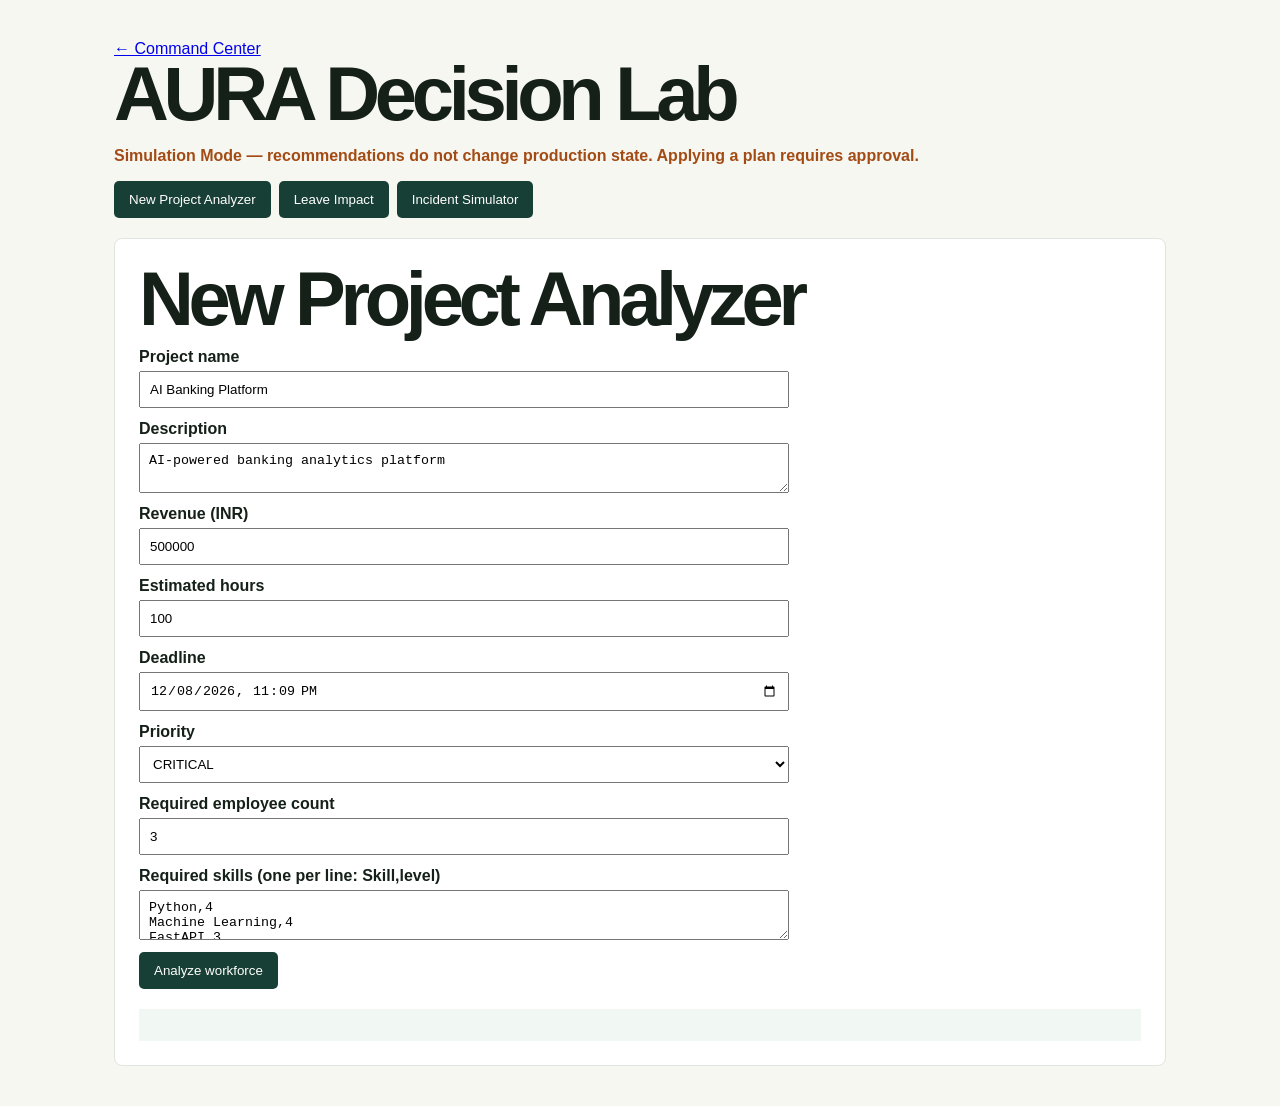
==== analyzers.html @ 88f168e6 "feat: add completed AURA workforce platform" ====
<!doctype html><html lang="en"><head><meta charset="utf-8"><meta name="viewport" content="width=device-width,initial-scale=1"><title>AURA · Decision Lab</title><link rel="stylesheet" href="styles.css"><style>main{max-width:1100px;margin:40px auto;padding:0 24px}.tabs{display:flex;gap:8px;flex-wrap:wrap}.tabs button,.action{padding:11px 15px;border:0;background:#183f35;color:white;cursor:pointer;border-radius:5px}.panel{display:none;background:#fff;padding:24px;margin-top:20px;border:1px solid #dfe5df;border-radius:8px}.panel.active{display:block}label{display:block;margin:12px 0;font-weight:700}input,select,textarea{display:block;width:100%;max-width:650px;padding:9px;margin-top:5px}table{width:100%;border-collapse:collapse;margin-top:16px}td,th{padding:9px;border-bottom:1px solid #ddd;text-align:left}.results{margin-top:20px;padding:16px;background:#f1f7f3}.notice{color:#a24b14;font-weight:700}.result-grid{display:grid;grid-template-columns:repeat(2,minmax(160px,1fr));gap:8px;padding:12px;background:#fff}.result-grid b{color:#183f35}</style></head><body><main><a href="/">← Command Center</a><h1>AURA Decision Lab</h1><p class="notice">Simulation Mode — recommendations do not change production state. Applying a plan requires approval.</p><div class="tabs"><button data-tab="project">New Project Analyzer</button><button data-tab="leave">Leave Impact</button><button data-tab="incident">Incident Simulator</button></div>
<section id="project" class="panel active"><h2>New Project Analyzer</h2><label>Project name<input id="pname" value="AI Banking Platform"></label><label>Description<textarea id="pdesc">AI-powered banking analytics platform</textarea></label><label>Revenue (INR)<input id="revenue" type="number" value="500000"></label><label>Estimated hours<input id="hours" type="number" value="100"></label><label>Deadline<input id="deadline" type="datetime-local"></label><label>Priority<select id="priority"><option>CRITICAL</option><option>HIGH</option><option>MEDIUM</option></select></label><label>Required employee count<input id="count" type="number" value="3"></label><label>Required skills (one per line: Skill,level)<textarea id="skills">Python,4
Machine Learning,4
FastAPI,3</textarea></label><button class="action" id="analyze">Analyze workforce</button><div id="projectResult" class="results"></div></section>
<section id="leave" class="panel"><h2>Leave Impact Analyzer</h2><label>Employee ID<input id="leaveEmployee" value="E014"></label><label>Start date<input id="leaveStart" type="date"></label><label>End date<input id="leaveEnd" type="date"></label><button class="action" id="leaveAnalyze">Simulate leave impact</button><div id="leaveResult" class="results"></div></section>
<section id="incident" class="panel"><h2>Incident Simulator</h2><p>Choose a digital-twin scenario. Each run is isolated from the live workforce.</p><div id="scenarioCards"></div><div id="incidentResult" class="results"></div></section></main><script src="analyzers.js"></script></body></html>
---- styles.css ----
:root{--ink:#152018;--deep:#1c2a20;--paper:#f7f7f2;--panel:#fff;--muted:#69736c;--line:#d9dfd8;--lime:#d9ff4d;--green:#527254;--pale:#e9eee4;--amber:#ca7545;--red:#b95149}*{box-sizing:border-box}html{scroll-behavior:smooth}body{margin:0;background:var(--paper);color:var(--ink);font-family:Manrope,Arial,sans-serif}.grain{position:fixed;inset:0;z-index:-1;opacity:.06;pointer-events:none;background-image:url("data:image/svg+xml,%3Csvg viewBox='0 0 180 180' xmlns='http://www.w3.org/2000/svg'%3E%3Cfilter id='n'%3E%3CfeTurbulence type='fractalNoise' baseFrequency='.7' numOctaves='4' stitchTiles='stitch'/%3E%3C/filter%3E%3Crect width='100%25' height='100%25' filter='url(%23n)'/%3E%3C/svg%3E")}.topbar{height:76px;padding:0 max(5vw,28px);border-bottom:1px solid var(--line);display:flex;align-items:center;justify-content:space-between;gap:20px;background:rgba(247,247,242,.92);position:sticky;top:0;z-index:5;backdrop-filter:blur(12px)}.brand{display:flex;align-items:center;gap:9px;color:inherit;text-decoration:none;font-size:17px;font-weight:800;letter-spacing:-1px;white-space:nowrap}.brand i{font-style:normal;color:var(--green)}.mark{display:grid;place-items:center;background:var(--ink);color:var(--lime);height:29px;width:29px;border-radius:50%;font:20px Georgia}nav{display:flex;gap:27px}nav a{font-size:12px;font-weight:700;color:var(--muted);text-decoration:none;padding:29px 0 26px;border-bottom:2px solid transparent}nav a.active,nav a:hover{color:var(--ink);border-color:var(--green)}.top-actions{display:flex;align-items:center;gap:14px}.live-dot{font:10px 'DM Mono';letter-spacing:.08em;color:var(--muted)}.live-dot b{display:inline-block;width:7px;height:7px;border-radius:50%;background:#72a970;margin-right:5px}.icon-button,.profile{border:0;background:transparent;cursor:pointer;color:var(--ink)}.icon-button{position:relative;font-size:24px;line-height:1}.icon-button span{position:absolute;top:-6px;right:-8px;display:grid;place-items:center;width:15px;height:15px;border-radius:50%;font:9px 'DM Mono';color:#fff;background:var(--red)}.profile{display:grid;place-items:center;width:32px;height:32px;border-radius:50%;background:var(--deep);color:var(--lime);font:10px 'DM Mono'}.hero,.section,.content-width{max-width:1200px;margin:auto;padding-left:5vw;padding-right:5vw}.hero{padding-top:94px;padding-bottom:78px;display:flex;justify-content:space-between;gap:50px;align-items:end}.eyebrow{margin:0 0 13px;font:10px 'DM Mono';letter-spacing:.1em;color:var(--green)}h1,h2{margin:0;font-size:clamp(42px,6vw,76px);line-height:.96;letter-spacing:-.07em;font-weight:800}h1 em{font-family:Georgia,serif;font-weight:400}.lede{max-width:500px;margin:27px 0;color:var(--muted);font-size:14px;line-height:1.75}.hero-actions{display:flex;align-items:center;gap:23px}.button{border:0;cursor:pointer;display:inline-flex;align-items:center;justify-content:space-between;gap:25px;text-decoration:none;font:700 12px Manrope;padding:13px 17px}.button span{font-size:18px;line-height:1}.primary{background:var(--lime);color:var(--ink)}.dark{background:var(--ink);color:#fff}.outline{border:1px solid var(--line);background:transparent;color:var(--ink)}.wide{width:100%;margin-top:22px}.text-link,.secondary-action{border:0;background:transparent;cursor:pointer;padding:0;color:var(--ink);font:700 12px Manrope;text-decoration:none}.text-link:hover,.secondary-action:hover{color:var(--green)}.hero-note{width:255px;padding:23px 0 0 23px;border-left:1px solid var(--line)}.note-icon{font:26px Georgia;color:var(--green)}.hero-note strong{display:block;font:27px/1.05 Georgia;margin:14px 0}.hero-note p:last-of-type{font-size:12px;line-height:1.65;color:var(--muted)}.hero-note a{font-size:12px;color:var(--ink);font-weight:800}.status-strip{background:var(--deep);color:#dce7d9;display:flex;justify-content:center;gap:38px;padding:12px 5vw;font-size:11px}.status-strip b{display:inline-block;height:6px;width:6px;border-radius:50%;background:var(--lime);margin-right:7px}.status-strip strong{font-family:'DM Mono';font-weight:400}.section-tight{padding-top:0;padding-bottom:0}.metrics{max-width:1200px;margin:0 auto;padding-left:5vw;padding-right:5vw;display:grid;grid-template-columns:repeat(4,1fr);border-bottom:1px solid var(--line)}.metrics article{padding:30px 27px;border-left:1px solid var(--line)}.metrics article:first-child{padding-left:0;border-left:0}.metrics span,.metrics small{display:block;color:var(--muted);font-size:11px}.metrics strong{display:block;margin:6px 0;font:37px Georgia;letter-spacing:-.05em}.metrics strong span{display:inline;font-size:18px;font-family:Manrope}.positive{color:var(--green)!important}.warning{color:var(--amber)!important}.meter{height:5px;background:#dce2da;margin-top:15px}.meter i{display:block;height:100%;background:var(--green)}.section{padding-top:96px;padding-bottom:96px}.section-heading{display:flex;justify-content:space-between;gap:35px;align-items:end;margin-bottom:30px}.section-heading h2,.analyst-section h2{font-size:clamp(30px,4vw,49px)}.section-heading>p{max-width:330px;margin:0;color:var(--muted);font-size:12px;line-height:1.65}.event-tabs{display:flex;gap:8px;margin-bottom:13px}.event-tab{border:1px solid var(--line);background:transparent;padding:10px 13px;cursor:pointer;font:700 11px Manrope;color:var(--muted)}.event-tab span{margin-left:8px;color:var(--green);font:10px 'DM Mono'}.event-tab.active{color:var(--ink);background:var(--panel);border-color:var(--ink)}.decision-grid{display:grid;grid-template-columns:.86fr 1.14fr;gap:13px}.panel{border:1px solid var(--line);background:var(--panel);padding:28px}.event-panel h3,.recommendation-panel h3{font-size:27px;letter-spacing:-.05em;line-height:1.1;margin:0 0 13px}.panel-copy,.recommendation-copy{font-size:12px;line-height:1.7;color:var(--muted);margin:0}.event-details{margin:27px 0;border-top:1px solid var(--line);border-bottom:1px solid var(--line)}.event-details div{display:flex;justify-content:space-between;gap:15px;padding:12px 0;border-bottom:1px solid #edf0eb}.event-details div:last-child{border:0}.event-details dt{font-size:11px;color:var(--muted)}.event-details dd{margin:0;font-size:11px;font-weight:800;text-align:right}.impact-box{background:#f2f0eb;padding:14px}.impact-box span{font:9px 'DM Mono';letter-spacing:.09em;color:var(--amber)}.impact-box strong{display:block;font-size:14px;margin:5px 0}.impact-box p{font-size:11px;color:var(--muted);margin:0}.recommendation-panel{background:var(--deep);color:#f4f8ee;border-color:var(--deep)}.recommendation-panel .eyebrow{color:#afcd9f}.recommendation-top{display:flex;justify-content:space-between;align-items:start}.recommendation-label{color:var(--lime);font-size:11px;font-weight:800;margin:0}.confidence{border:1px solid #567159;color:#d7e8d0;padding:6px 7px;font:10px 'DM Mono'}.recommendation-copy{color:#bdc9bb}.result-metrics{display:grid;grid-template-columns:repeat(3,1fr);gap:10px;border-top:1px solid #425044;margin-top:24px;padding-top:18px}.result-metrics span{display:block;color:#a9b5a7;font-size:9px}.result-metrics strong{font-size:13px}.result-metrics i{color:var(--lime);font-style:normal}.factor-title{display:flex;justify-content:space-between;margin:24px 0 10px;font-size:11px;font-weight:800}.factor-title small{font:9px 'DM Mono';color:#a9b5a7}.factors{display:grid;gap:8px}.factor{display:grid;grid-template-columns:122px 1fr 27px;align-items:center;gap:7px;font-size:10px}.bar{height:5px;background:#3c4b3e}.bar i{display:block;height:100%;background:var(--lime)}.factor b{font:10px 'DM Mono';text-align:right}.recommendation-actions{display:flex;align-items:center;gap:18px;margin-top:23px}.pulse-section{background:var(--pale)}.pulse-section .section{padding-top:88px;padding-bottom:88px}.pulse-grid{display:grid;grid-template-columns:repeat(3,1fr);gap:13px}.pulse-card{background:var(--paper);padding:24px;border-top:3px solid var(--ink)}.pulse-card.highlight{background:var(--lime)}.pulse-number{display:block;font:43px Georgia;letter-spacing:-.06em}.warning-text{color:var(--amber)}.pulse-card h3{font-size:16px;margin:9px 0}.pulse-card p{font-size:12px;line-height:1.6;color:var(--muted);min-height:40px}.task-toolbar{display:flex;justify-content:space-between;align-items:center;margin-bottom:17px}.segmented{border:1px solid var(--line);padding:3px;display:flex;gap:2px}.segmented button{border:0;background:transparent;color:var(--muted);cursor:pointer;padding:8px 10px;font:700 11px Manrope}.segmented button.selected{background:var(--ink);color:#fff}.search{display:flex;gap:6px;align-items:center;border-bottom:1px solid var(--line);padding:5px 0;color:var(--muted)}.search input{border:0;outline:0;background:transparent;font:12px Manrope;width:185px}.table-wrap{border:1px solid var(--line);background:#fff;overflow:auto}table{width:100%;border-collapse:collapse;text-align:left}th{font:9px 'DM Mono';letter-spacing:.08em;color:var(--muted);padding:13px 15px;border-bottom:1px solid var(--line)}td{padding:15px;border-bottom:1px solid #e8ece7;font-size:11px}td strong{font-size:12px}.task-title small{display:block;color:var(--muted);font-size:10px;margin-top:3px}.priority,.risk-pill{display:inline-block;font:9px 'DM Mono';padding:5px 6px}.priority.critical{background:#fae1dc;color:#913d36}.priority.high{background:#fff0dd;color:#965519}.priority.medium{background:#eaf2e5;color:var(--green)}.risk-pill.low{background:#edf5e9;color:var(--green)}.risk-pill.medium{background:#fff0dc;color:#955419}.risk-pill.high{background:#f8dfdb;color:#943d36}.table-action{border:0;background:none;color:var(--green);cursor:pointer;font:700 11px Manrope}.simulator{background:#e9ede5;max-width:none;padding-left:max(5vw,calc((100vw - 1200px)/2 + 5vw));padding-right:max(5vw,calc((100vw - 1200px)/2 + 5vw))}.simulation-grid{display:grid;grid-template-columns:.75fr 1.25fr;gap:13px}.simulation-controls,.scenario-result{background:var(--paper);padding:25px}.simulation-controls label{display:block;color:var(--muted);font:10px 'DM Mono';margin-bottom:17px}.simulation-controls select{width:100%;margin-top:7px;padding:11px;border:1px solid var(--line);background:#fff;color:var(--ink);font:600 12px Manrope}.scenario-result{display:grid;grid-template-columns:repeat(3,1fr);gap:14px;align-items:center}.scenario-result div{border-left:1px solid var(--line);padding-left:15px}.scenario-result div:first-child{border:0;padding-left:0}.scenario-result span{display:block;font-size:10px;color:var(--muted)}.scenario-result strong{display:block;margin:7px 0;font:29px Georgia}.scenario-result small{font-size:10px;color:var(--green);font-weight:700}.analyst-section{background:var(--deep);color:#fff}.analyst-grid{display:grid;grid-template-columns:.85fr 1.15fr;gap:70px;align-items:center}.analyst-section .eyebrow{color:var(--lime)}.analyst-grid>div>p:last-child{max-width:400px;color:#b4c0b2;line-height:1.7;font-size:12px}.ask-box{background:var(--paper);padding:22px;color:var(--ink)}#chatOutput{min-height:78px;font:17px/1.4 Georgia}.chat-row{display:flex;margin-top:13px;border:1px solid var(--line)}.chat-row input{min-width:0;flex:1;border:0;padding:12px;background:#fff;outline:0;font:12px Manrope}.chat-row button{border:0;background:var(--lime);font:800 11px Manrope;padding:0 15px;cursor:pointer}.chips{display:flex;flex-wrap:wrap;gap:9px;margin-top:12px}.chips button{border:0;background:transparent;padding:0;color:var(--green);cursor:pointer;text-decoration:underline;font:11px Manrope}.drawer{position:fixed;z-index:20;right:0;top:0;width:min(360px,100%);height:100vh;background:var(--paper);padding:23px;transform:translateX(100%);transition:.25s;box-shadow:-8px 0 30px #17201a22}.drawer.open{transform:translateX(0)}.drawer-head{display:flex;justify-content:space-between;align-items:center;border-bottom:1px solid var(--line);padding-bottom:16px}.drawer-head strong{font-size:18px}.close-drawer{font-size:25px;border:0;background:transparent;cursor:pointer}.notification{padding:15px 0;border-bottom:1px solid var(--line)}.notification b{display:block;font-size:12px}.notification span{display:block;margin-top:4px;color:var(--muted);font-size:11px;line-height:1.5}.overlay{display:none;position:fixed;inset:0;z-index:15;background:#10201444}.overlay.open{display:block}.toast{position:fixed;z-index:30;bottom:24px;left:50%;transform:translate(-50%,130px);background:var(--ink);color:#fff;padding:13px 18px;font-size:12px;box-shadow:0 9px 25px #0003;transition:.25s}.toast.show{transform:translate(-50%,0)}footer{border-top:1px solid var(--line);padding:23px 5vw;display:flex;justify-content:space-between;font:9px 'DM Mono';color:var(--muted)}@media(max-width:760px){.topbar{height:64px}.topbar nav,.live-dot{display:none}.hero{padding-top:68px;display:block}.hero-note{width:auto;margin-top:45px}.status-strip{display:block;text-align:center;line-height:2}.status-strip span{margin:0 8px}.metrics{grid-template-columns:1fr 1fr}.metrics article:nth-child(3){border-left:0}.metrics article{padding:22px 15px}.metrics article:first-child{padding-left:0}.section{padding-top:65px;padding-bottom:65px}.section-heading,.task-toolbar{display:block}.section-heading>p{margin-top:12px}.event-tabs{overflow:auto}.event-tab{white-space:nowrap}.decision-grid,.pulse-grid,.simulation-grid,.analyst-grid{grid-template-columns:1fr}.pulse-card p{min-height:0}.scenario-result{grid-template-columns:1fr}.scenario-result div{border-left:0;border-top:1px solid var(--line);padding:13px 0 0}.scenario-result div:first-child{border-top:0;padding-top:0}.task-toolbar .search{margin-top:15px}.result-metrics{grid-template-columns:1fr}.recommendation-actions{align-items:start;flex-direction:column}.hero-actions{align-items:start;flex-direction:column}.top-actions{gap:8px}footer{display:block;line-height:2}}
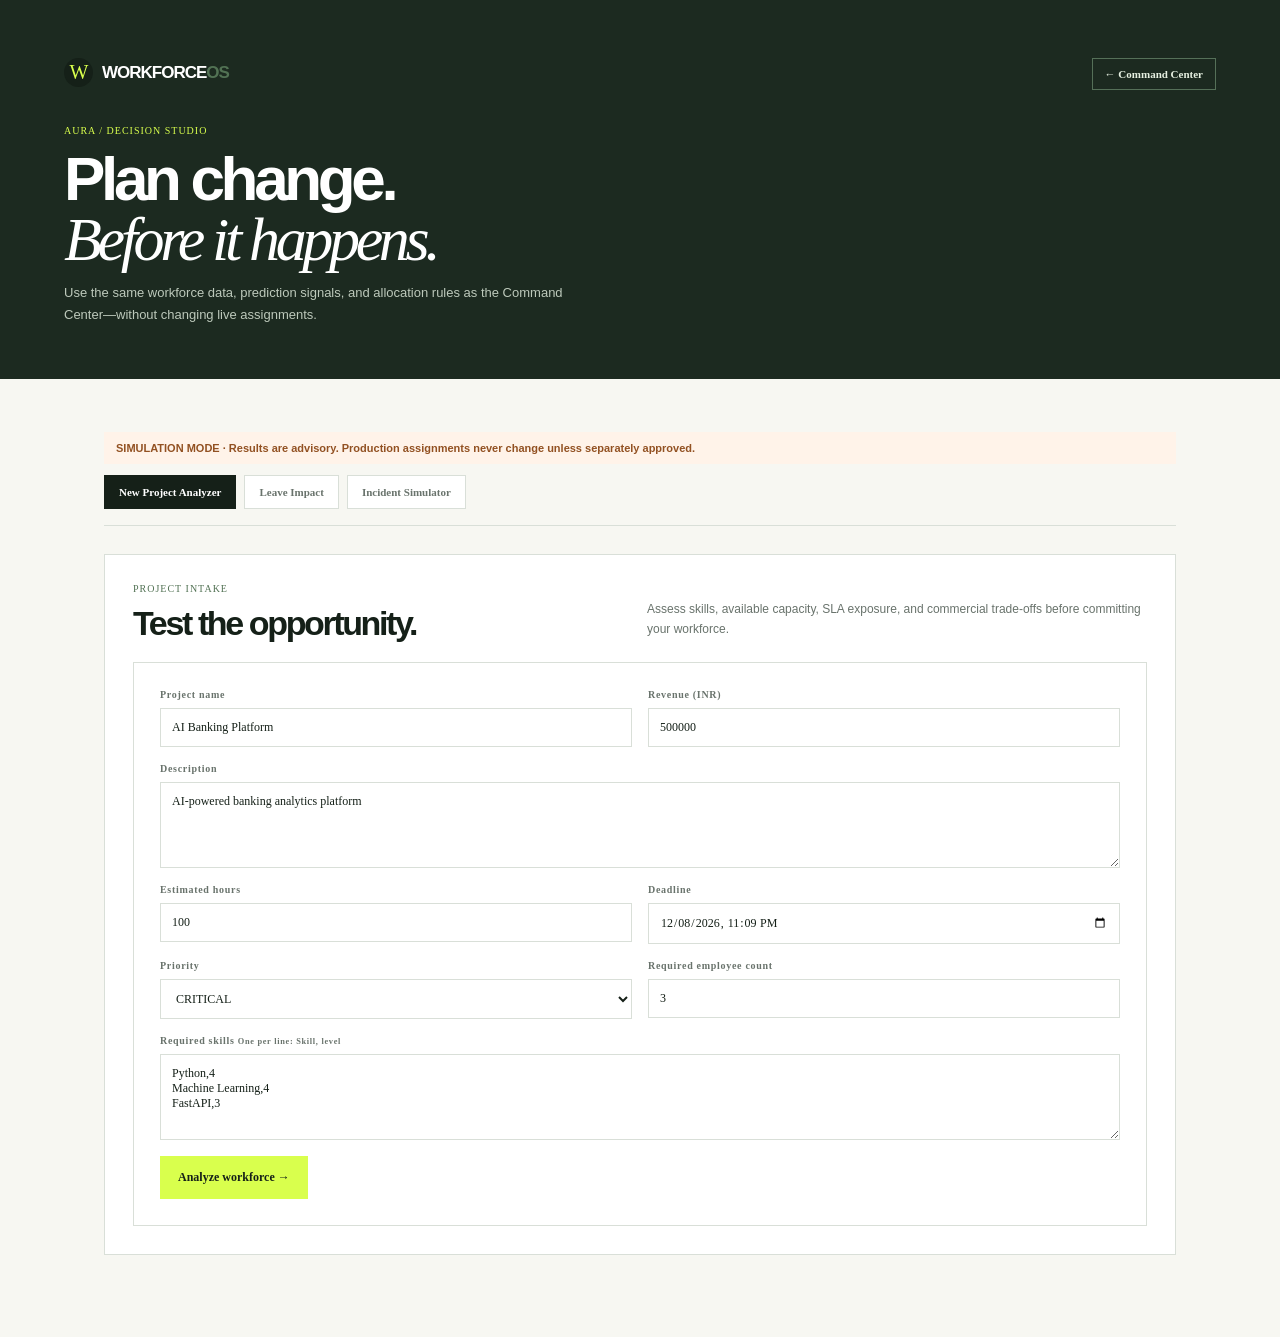
==== commit cb42eb76: "Configure AURA Workforce Allocation project for Vercel deployment with serverless FastAPI API" ====
--- a/analyzers.html
+++ b/analyzers.html
@@ -1,6 +1,12 @@
-<!doctype html><html lang="en"><head><meta charset="utf-8"><meta name="viewport" content="width=device-width,initial-scale=1"><title>AURA · Decision Lab</title><link rel="stylesheet" href="styles.css"><style>main{max-width:1100px;margin:40px auto;padding:0 24px}.tabs{display:flex;gap:8px;flex-wrap:wrap}.tabs button,.action{padding:11px 15px;border:0;background:#183f35;color:white;cursor:pointer;border-radius:5px}.panel{display:none;background:#fff;padding:24px;margin-top:20px;border:1px solid #dfe5df;border-radius:8px}.panel.active{display:block}label{display:block;margin:12px 0;font-weight:700}input,select,textarea{display:block;width:100%;max-width:650px;padding:9px;margin-top:5px}table{width:100%;border-collapse:collapse;margin-top:16px}td,th{padding:9px;border-bottom:1px solid #ddd;text-align:left}.results{margin-top:20px;padding:16px;background:#f1f7f3}.notice{color:#a24b14;font-weight:700}.result-grid{display:grid;grid-template-columns:repeat(2,minmax(160px,1fr));gap:8px;padding:12px;background:#fff}.result-grid b{color:#183f35}</style></head><body><main><a href="/">← Command Center</a><h1>AURA Decision Lab</h1><p class="notice">Simulation Mode — recommendations do not change production state. Applying a plan requires approval.</p><div class="tabs"><button data-tab="project">New Project Analyzer</button><button data-tab="leave">Leave Impact</button><button data-tab="incident">Incident Simulator</button></div>
-<section id="project" class="panel active"><h2>New Project Analyzer</h2><label>Project name<input id="pname" value="AI Banking Platform"></label><label>Description<textarea id="pdesc">AI-powered banking analytics platform</textarea></label><label>Revenue (INR)<input id="revenue" type="number" value="500000"></label><label>Estimated hours<input id="hours" type="number" value="100"></label><label>Deadline<input id="deadline" type="datetime-local"></label><label>Priority<select id="priority"><option>CRITICAL</option><option>HIGH</option><option>MEDIUM</option></select></label><label>Required employee count<input id="count" type="number" value="3"></label><label>Required skills (one per line: Skill,level)<textarea id="skills">Python,4
+<!doctype html>
+<html lang="en"><head><meta charset="utf-8"><meta name="viewport" content="width=device-width,initial-scale=1">
+<title>AURA · Decision Studio</title><link rel="stylesheet" href="styles.css">
+<style>
+  .studio-header{background:var(--deep);color:#fff;padding:58px max(5vw,28px) 40px}.studio-header-inner,.studio-main{max-width:1200px;margin:auto}.studio-header-inner{display:flex;justify-content:space-between;gap:40px;align-items:flex-start}.studio-header .brand{color:#fff}.studio-header .eyebrow{color:var(--lime);margin-top:38px}.studio-header h1{font-size:clamp(38px,5vw,62px)}.studio-header p:last-child{color:#bdc9bb;max-width:530px;font-size:13px;line-height:1.7}.back-link{border:1px solid #557058;color:#e6f0e1;text-decoration:none;padding:9px 12px;font:700 11px Manrope;white-space:nowrap}.studio-main{padding:42px max(5vw,28px) 82px}.tabs{display:flex;gap:8px;flex-wrap:wrap;border-bottom:1px solid var(--line);padding-bottom:16px}.tabs button{border:1px solid var(--line);background:var(--panel);color:var(--muted);padding:10px 14px;cursor:pointer;font:700 11px Manrope}.tabs button:first-child{background:var(--ink);color:#fff;border-color:var(--ink)}.panel{display:none;margin-top:28px}.panel.active{display:block}.section-heading{margin-bottom:22px}.section-heading h2{font-size:34px}.section-heading p{max-width:500px}.form-card{background:var(--panel);border:1px solid var(--line);padding:26px;display:grid;grid-template-columns:repeat(2,minmax(0,1fr));gap:16px}.form-card label{display:block;font:700 10px 'DM Mono';letter-spacing:.07em;color:var(--muted)}.form-card input,.form-card select,.form-card textarea{display:block;width:100%;border:1px solid var(--line);background:#fff;color:var(--ink);font:12px Manrope;padding:11px;margin-top:8px;outline-color:var(--green)}.form-card textarea{min-height:86px;resize:vertical}.wide-field{grid-column:1/-1}.action{border:0;background:var(--lime);color:var(--ink);font:800 12px Manrope;padding:14px 18px;cursor:pointer;justify-self:start}.results{margin-top:22px;border:1px solid var(--line);background:var(--panel);padding:25px}.results:empty{display:none}.results h3{font-size:17px;margin:24px 0 10px}.results h3:first-child{margin-top:0}.result-grid{display:grid;grid-template-columns:repeat(3,minmax(160px,1fr));border:1px solid var(--line);background:#f4f6f1}.result-grid b,.result-grid span{padding:10px 13px}.result-grid b{font:9px 'DM Mono';letter-spacing:.06em;color:var(--muted);border-bottom:1px solid #e0e5de}.result-grid span{font:700 14px Manrope}.results table{margin-top:0}.results ul{padding-left:19px;line-height:1.9;font-size:12px}.notice{background:#fff3e9;color:#925122;padding:10px 12px;font-size:11px;font-weight:700}.scenario-grid{display:grid;grid-template-columns:repeat(2,minmax(0,1fr));gap:10px}.scenario-grid .action{width:100%;text-align:left;background:var(--panel);color:var(--ink);border:1px solid var(--line);text-transform:capitalize}.scenario-grid .action:hover{background:var(--lime)}@media(max-width:700px){.studio-header-inner,.section-heading{display:block}.back-link{display:inline-block;margin-top:20px}.form-card,.result-grid,.scenario-grid{grid-template-columns:1fr}.studio-main{padding:30px 20px 60px}}
+</style></head><body><header class="studio-header"><div class="studio-header-inner"><div><a class="brand" href="/"><span class="mark">W</span><span>WORKFORCE<i>OS</i></span></a><p class="eyebrow">AURA / DECISION STUDIO</p><h1>Plan change.<br><em>Before it happens.</em></h1><p>Use the same workforce data, prediction signals, and allocation rules as the Command Center—without changing live assignments.</p></div><a class="back-link" href="/">← Command Center</a></div></header>
+<main class="studio-main"><p class="notice">SIMULATION MODE · Results are advisory. Production assignments never change unless separately approved.</p><div class="tabs"><button data-tab="project">New Project Analyzer</button><button data-tab="leave">Leave Impact</button><button data-tab="incident">Incident Simulator</button></div>
+<section id="project" class="panel active"><div class="section-heading"><div><p class="eyebrow">PROJECT INTAKE</p><h2>Test the opportunity.</h2></div><p>Assess skills, available capacity, SLA exposure, and commercial trade-offs before committing your workforce.</p></div><div class="form-card"><label>Project name<input id="pname" value="AI Banking Platform"></label><label>Revenue (INR)<input id="revenue" type="number" value="500000"></label><label class="wide-field">Description<textarea id="pdesc">AI-powered banking analytics platform</textarea></label><label>Estimated hours<input id="hours" type="number" value="100"></label><label>Deadline<input id="deadline" type="datetime-local"></label><label>Priority<select id="priority"><option>CRITICAL</option><option>HIGH</option><option>MEDIUM</option></select></label><label>Required employee count<input id="count" type="number" value="3"></label><label class="wide-field">Required skills <small>One per line: Skill, level</small><textarea id="skills">Python,4
 Machine Learning,4
-FastAPI,3</textarea></label><button class="action" id="analyze">Analyze workforce</button><div id="projectResult" class="results"></div></section>
-<section id="leave" class="panel"><h2>Leave Impact Analyzer</h2><label>Employee ID<input id="leaveEmployee" value="E014"></label><label>Start date<input id="leaveStart" type="date"></label><label>End date<input id="leaveEnd" type="date"></label><button class="action" id="leaveAnalyze">Simulate leave impact</button><div id="leaveResult" class="results"></div></section>
-<section id="incident" class="panel"><h2>Incident Simulator</h2><p>Choose a digital-twin scenario. Each run is isolated from the live workforce.</p><div id="scenarioCards"></div><div id="incidentResult" class="results"></div></section></main><script src="analyzers.js"></script></body></html>
+FastAPI,3</textarea></label><button class="action" id="analyze">Analyze workforce →</button></div><div id="projectResult" class="results"></div></section>
+<section id="leave" class="panel"><div class="section-heading"><div><p class="eyebrow">LEAVE IMPACT</p><h2>Protect delivery.</h2></div><p>Model the absence in an isolated digital twin, then review the affected work and replacement coverage.</p></div><div class="form-card"><label>Employee ID<input id="leaveEmployee" value="E014"></label><label>Start date<input id="leaveStart" type="date"></label><label>End date<input id="leaveEnd" type="date"></label><button class="action" id="leaveAnalyze">Simulate leave impact →</button></div><div id="leaveResult" class="results"></div></section>
+<section id="incident" class="panel"><div class="section-heading"><div><p class="eyebrow">INCIDENT SIMULATOR</p><h2>Stress-test the plan.</h2></div><p>Run a non-mutating workforce disruption and compare available resources and SLA exposure before and after.</p></div><div id="scenarioCards" class="scenario-grid"></div><div id="incidentResult" class="results"></div></section></main><script src="analyzers.js"></script></body></html>
